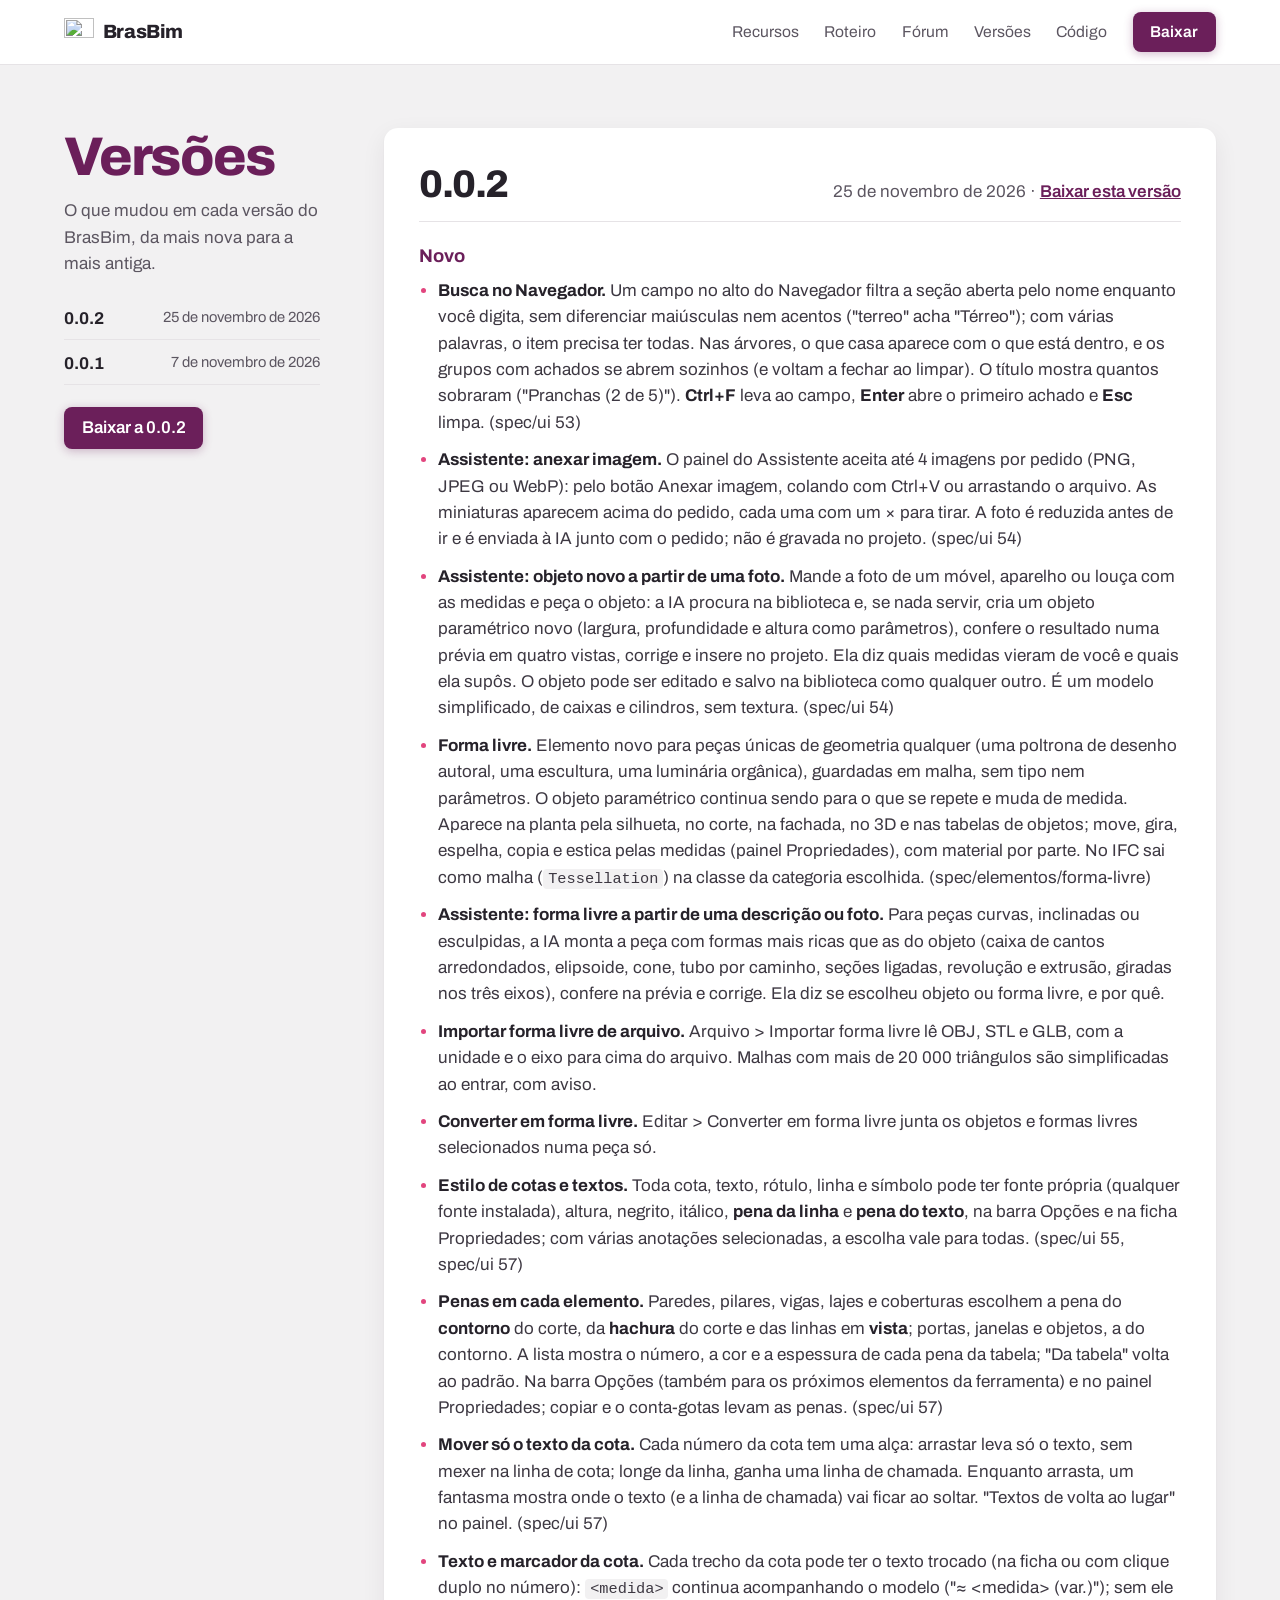
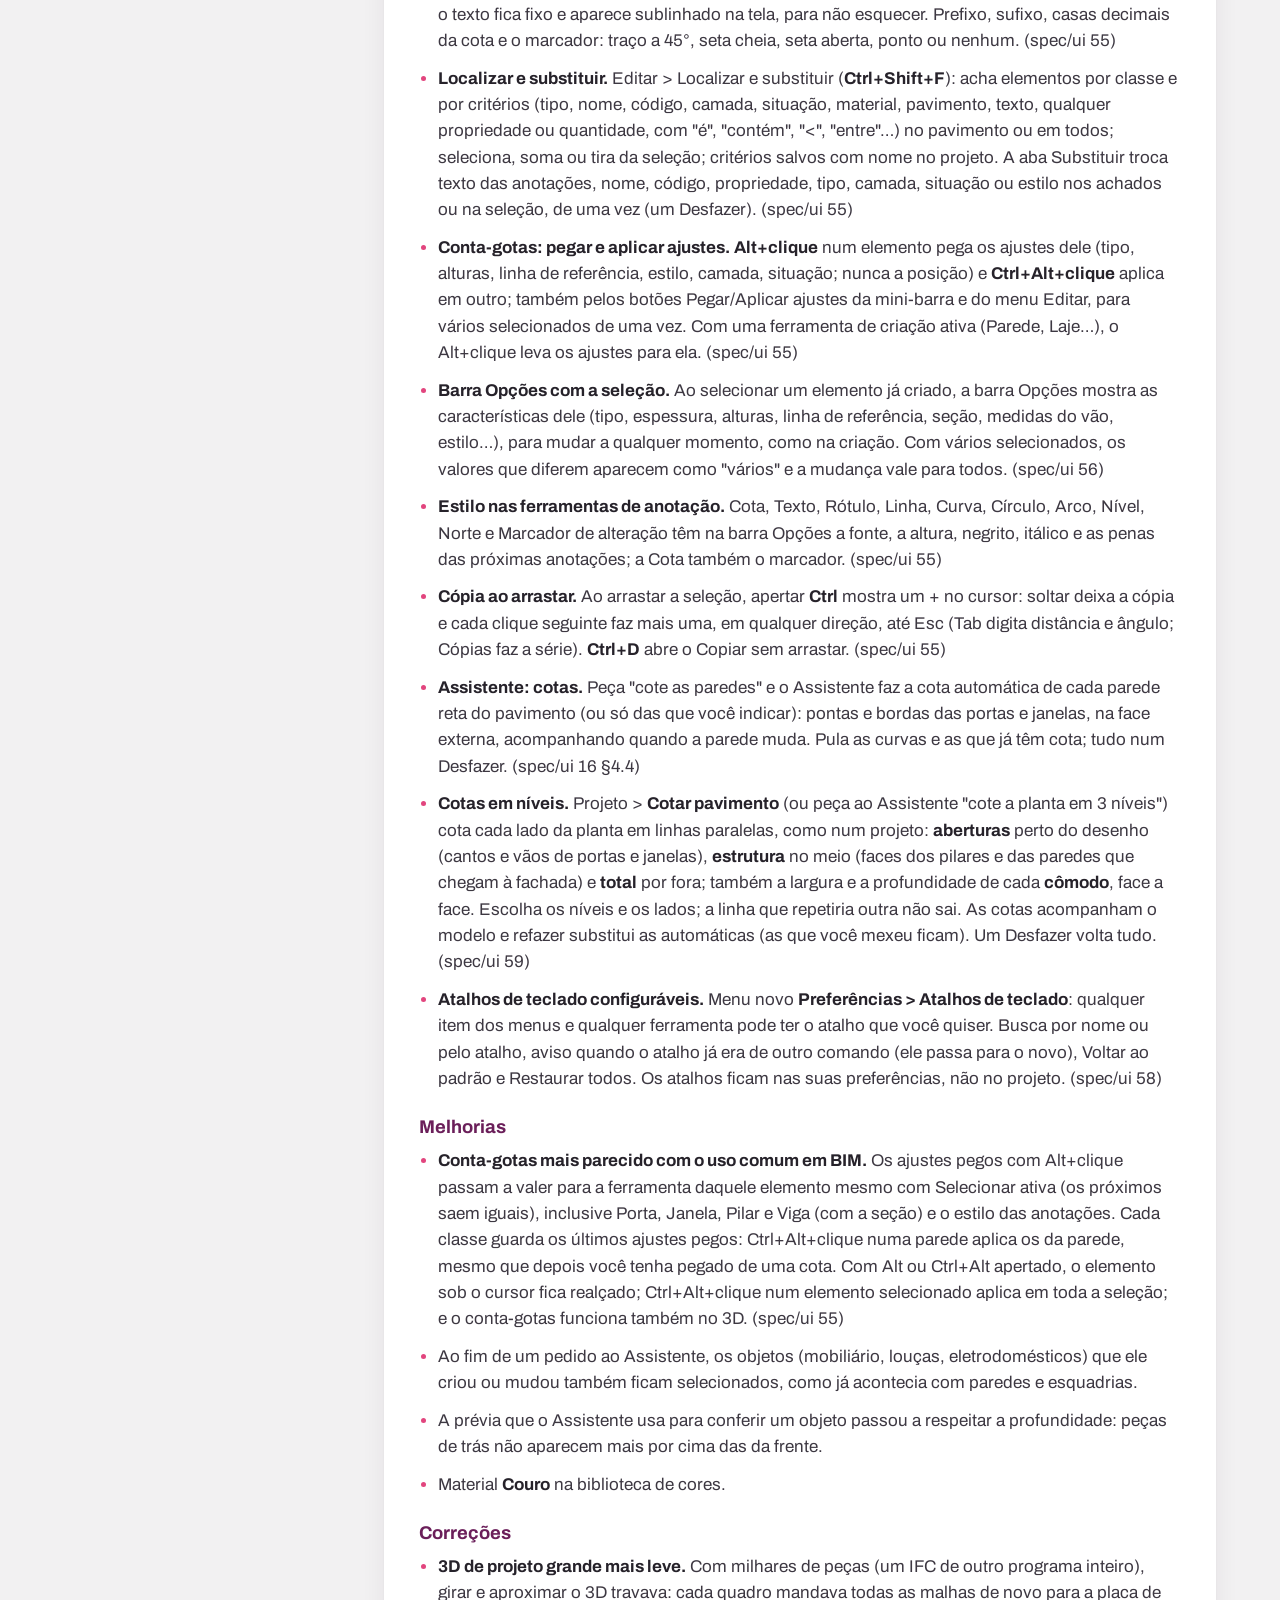
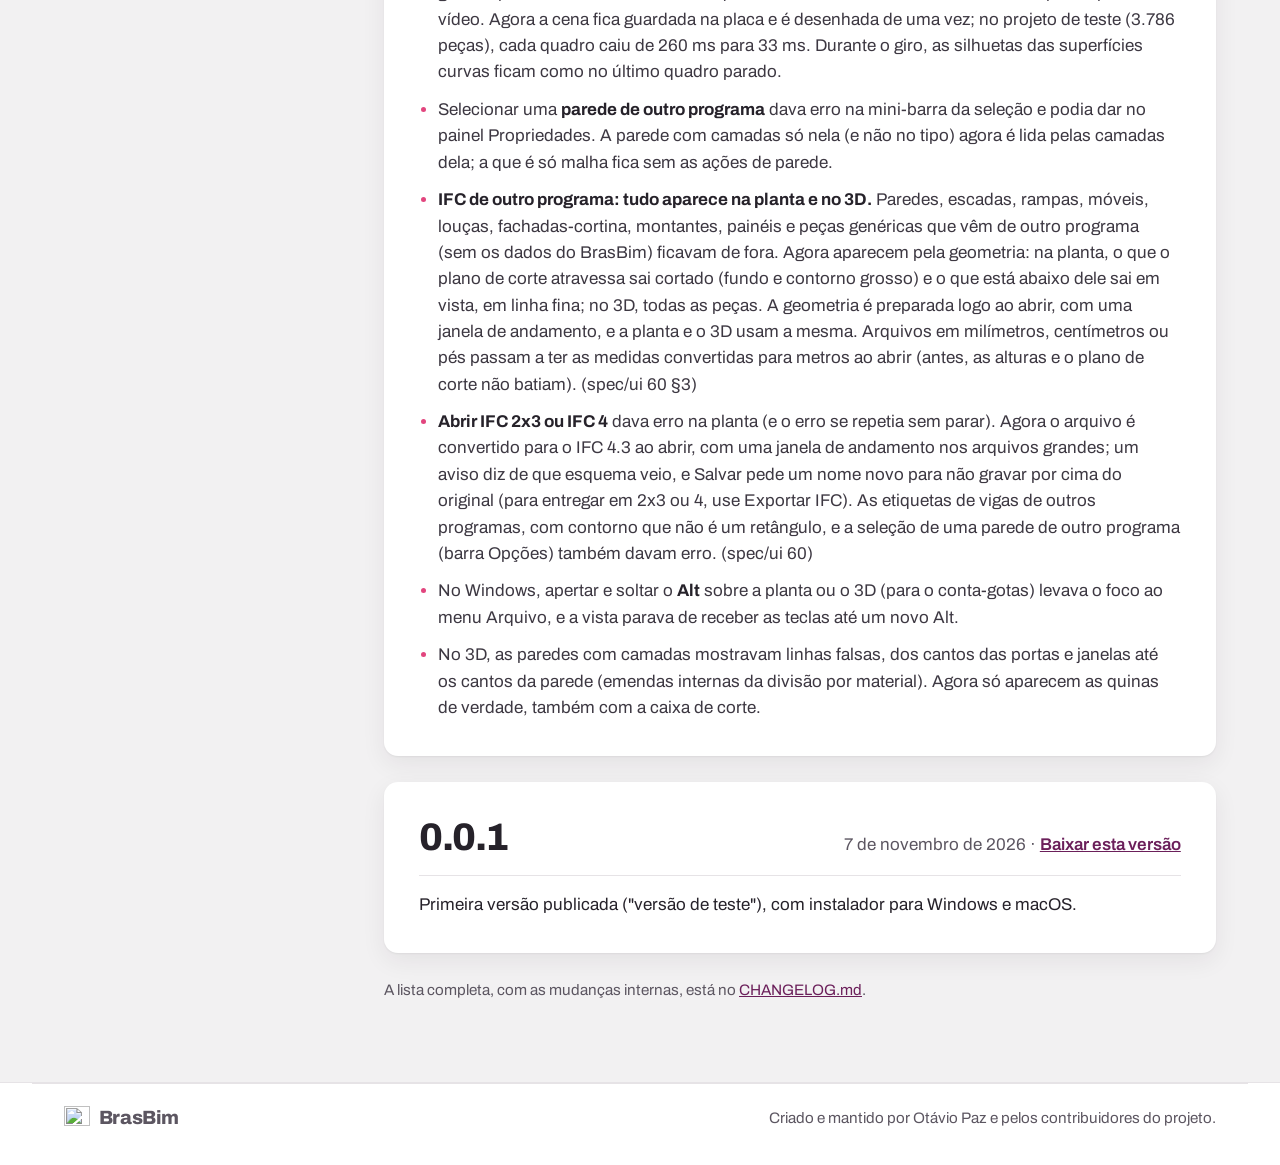
==== site/versoes/index.html @ 4027c8e4 "Site: notas de versão (página /versoes/ e seção na página inicial), geradas do CHANGELOG Co-Authored" ====
<!DOCTYPE html>
<!-- Gerado por scripts/site/versoes.py a partir do CHANGELOG.md: não editar à mão. -->
<html lang="pt-BR">
<head>
  <meta charset="utf-8">
  <meta name="viewport" content="width=device-width, initial-scale=1">
  <title>Versões do BrasBim: notas de versão e novidades</title>
  <meta name="description" content="Notas de versão do BrasBim, software BIM gratuito e de código aberto: o que mudou em cada versão. A mais recente é a 0.0.2, de 25 de novembro de 2026.">
  <link rel="canonical" href="https://brasbim.org/versoes/">
  <meta name="robots" content="index, follow">
  <meta property="og:type" content="website">
  <meta property="og:locale" content="pt_BR">
  <meta property="og:site_name" content="BrasBim">
  <meta property="og:url" content="https://brasbim.org/versoes/">
  <meta property="og:title" content="Versões do BrasBim">
  <meta property="og:description" content="Notas de versão do BrasBim, software BIM gratuito e de código aberto: o que mudou em cada versão. A mais recente é a 0.0.2, de 25 de novembro de 2026.">
  <meta property="og:image" content="https://brasbim.org/imagens/torre-abertura.jpg">
  <link rel="icon" href="../imagens/simbolo-32.png">
  <link rel="apple-touch-icon" href="../imagens/simbolo-128.png">
  <link rel="preconnect" href="https://fonts.googleapis.com">
  <link rel="preconnect" href="https://fonts.gstatic.com" crossorigin>
  <link rel="stylesheet" href="https://fonts.googleapis.com/css2?family=Archivo:wdth,wght@62..125,100..900&display=swap">
  <link rel="stylesheet" href="../estilo.css">
</head>
<body>
  <a class="pular" href="#conteudo">Pular para o conteúdo</a>

  <header class="topo">
    <div class="topo-dentro">
      <a class="marca" href="../">
        <img src="../imagens/simbolo-128.png" alt="" width="30" height="30">
        <span>BrasBim</span>
      </a>
      <nav aria-label="Principal">
        <a href="../#recursos">Recursos</a>
        <a href="../#roteiro">Roteiro</a>
        <a href="../#forum">Fórum</a>
        <a href="./" aria-current="page">Versões</a>
        <a href="https://github.com/ootaviopaz/BrasBim">Código</a>
        <a class="botao" href="../#baixar">Baixar</a>
      </nav>
    </div>
  </header>

  <main id="conteudo" class="notas">
    <div class="notas-dentro">
      <aside class="notas-indice">
        <h1>Versões</h1>
        <p>O que mudou em cada versão do BrasBim, da mais nova para a mais antiga.</p>
        <ol>
          <li><a href="#v0.0.2">0.0.2</a> <span>25 de novembro de 2026</span></li>
          <li><a href="#v0.0.1">0.0.1</a> <span>7 de novembro de 2026</span></li>
        </ol>
        <a class="botao" href="../#baixar">Baixar a 0.0.2</a>
      </aside>
      <div class="notas-lista">
      <article class="nota" id="v0.0.2">
        <header class="nota-cabeca">
          <h2><a href="#v0.0.2">0.0.2</a></h2>
          <p><time datetime="2026-11-25">25 de novembro de 2026</time> ·
            <a href="https://github.com/ootaviopaz/BrasBim/releases/tag/v0.0.2">Baixar esta versão</a></p>
        </header>
        <h3>Novo</h3>
        <ul>
          <li id="v0.0.2-busca-no-navegador"><strong>Busca no Navegador.</strong> Um campo no alto do Navegador filtra a seção aberta pelo nome enquanto você digita, sem diferenciar maiúsculas nem acentos ("terreo" acha "Térreo"); com várias palavras, o item precisa ter todas. Nas árvores, o que casa aparece com o que está dentro, e os grupos com achados se abrem sozinhos (e voltam a fechar ao limpar). O título mostra quantos sobraram ("Pranchas (2 de 5)"). <strong>Ctrl+F</strong> leva ao campo, <strong>Enter</strong> abre o primeiro achado e <strong>Esc</strong> limpa. (spec/ui 53)</li>
          <li id="v0.0.2-assistente-anexar-imagem"><strong>Assistente: anexar imagem.</strong> O painel do Assistente aceita até 4 imagens por pedido (PNG, JPEG ou WebP): pelo botão Anexar imagem, colando com Ctrl+V ou arrastando o arquivo. As miniaturas aparecem acima do pedido, cada uma com um × para tirar. A foto é reduzida antes de ir e é enviada à IA junto com o pedido; não é gravada no projeto. (spec/ui 54)</li>
          <li id="v0.0.2-assistente-objeto-novo-a-partir-de-uma-foto"><strong>Assistente: objeto novo a partir de uma foto.</strong> Mande a foto de um móvel, aparelho ou louça com as medidas e peça o objeto: a IA procura na biblioteca e, se nada servir, cria um objeto paramétrico novo (largura, profundidade e altura como parâmetros), confere o resultado numa prévia em quatro vistas, corrige e insere no projeto. Ela diz quais medidas vieram de você e quais ela supôs. O objeto pode ser editado e salvo na biblioteca como qualquer outro. É um modelo simplificado, de caixas e cilindros, sem textura. (spec/ui 54)</li>
          <li id="v0.0.2-forma-livre"><strong>Forma livre.</strong> Elemento novo para peças únicas de geometria qualquer (uma poltrona de desenho autoral, uma escultura, uma luminária orgânica), guardadas em malha, sem tipo nem parâmetros. O objeto paramétrico continua sendo para o que se repete e muda de medida. Aparece na planta pela silhueta, no corte, na fachada, no 3D e nas tabelas de objetos; move, gira, espelha, copia e estica pelas medidas (painel Propriedades), com material por parte. No IFC sai como malha (<code>Tessellation</code>) na classe da categoria escolhida. (spec/elementos/forma-livre)</li>
          <li id="v0.0.2-assistente-forma-livre-a-partir-de-uma-descricao-ou-foto"><strong>Assistente: forma livre a partir de uma descrição ou foto.</strong> Para peças curvas, inclinadas ou esculpidas, a IA monta a peça com formas mais ricas que as do objeto (caixa de cantos arredondados, elipsoide, cone, tubo por caminho, seções ligadas, revolução e extrusão, giradas nos três eixos), confere na prévia e corrige. Ela diz se escolheu objeto ou forma livre, e por quê.</li>
          <li id="v0.0.2-importar-forma-livre-de-arquivo"><strong>Importar forma livre de arquivo.</strong> Arquivo &gt; Importar forma livre lê OBJ, STL e GLB, com a unidade e o eixo para cima do arquivo. Malhas com mais de 20 000 triângulos são simplificadas ao entrar, com aviso.</li>
          <li id="v0.0.2-converter-em-forma-livre"><strong>Converter em forma livre.</strong> Editar &gt; Converter em forma livre junta os objetos e formas livres selecionados numa peça só.</li>
          <li id="v0.0.2-estilo-de-cotas-e-textos"><strong>Estilo de cotas e textos.</strong> Toda cota, texto, rótulo, linha e símbolo pode ter fonte própria (qualquer fonte instalada), altura, negrito, itálico, <strong>pena da linha</strong> e <strong>pena do texto</strong>, na barra Opções e na ficha Propriedades; com várias anotações selecionadas, a escolha vale para todas. (spec/ui 55, spec/ui 57)</li>
          <li id="v0.0.2-penas-em-cada-elemento"><strong>Penas em cada elemento.</strong> Paredes, pilares, vigas, lajes e coberturas escolhem a pena do <strong>contorno</strong> do corte, da <strong>hachura</strong> do corte e das linhas em <strong>vista</strong>; portas, janelas e objetos, a do contorno. A lista mostra o número, a cor e a espessura de cada pena da tabela; "Da tabela" volta ao padrão. Na barra Opções (também para os próximos elementos da ferramenta) e no painel Propriedades; copiar e o conta‑gotas levam as penas. (spec/ui 57)</li>
          <li id="v0.0.2-mover-so-o-texto-da-cota"><strong>Mover só o texto da cota.</strong> Cada número da cota tem uma alça: arrastar leva só o texto, sem mexer na linha de cota; longe da linha, ganha uma linha de chamada. Enquanto arrasta, um fantasma mostra onde o texto (e a linha de chamada) vai ficar ao soltar. "Textos de volta ao lugar" no painel. (spec/ui 57)</li>
          <li id="v0.0.2-texto-e-marcador-da-cota"><strong>Texto e marcador da cota.</strong> Cada trecho da cota pode ter o texto trocado (na ficha ou com clique duplo no número): <code>&lt;medida&gt;</code> continua acompanhando o modelo ("≈ &lt;medida&gt; (var.)"); sem ele o texto fica fixo e aparece sublinhado na tela, para não esquecer. Prefixo, sufixo, casas decimais da cota e o marcador: traço a 45°, seta cheia, seta aberta, ponto ou nenhum. (spec/ui 55)</li>
          <li id="v0.0.2-localizar-e-substituir"><strong>Localizar e substituir.</strong> Editar &gt; Localizar e substituir (<strong>Ctrl+Shift+F</strong>): acha elementos por classe e por critérios (tipo, nome, código, camada, situação, material, pavimento, texto, qualquer propriedade ou quantidade, com "é", "contém", "&lt;", "entre"…) no pavimento ou em todos; seleciona, soma ou tira da seleção; critérios salvos com nome no projeto. A aba Substituir troca texto das anotações, nome, código, propriedade, tipo, camada, situação ou estilo nos achados ou na seleção, de uma vez (um Desfazer). (spec/ui 55)</li>
          <li id="v0.0.2-conta-gotas-pegar-e-aplicar-ajustes"><strong>Conta‑gotas: pegar e aplicar ajustes.</strong> <strong>Alt+clique</strong> num elemento pega os ajustes dele (tipo, alturas, linha de referência, estilo, camada, situação; nunca a posição) e <strong>Ctrl+Alt+clique</strong> aplica em outro; também pelos botões Pegar/Aplicar ajustes da mini‑barra e do menu Editar, para vários selecionados de uma vez. Com uma ferramenta de criação ativa (Parede, Laje…), o Alt+clique leva os ajustes para ela. (spec/ui 55)</li>
          <li id="v0.0.2-barra-opcoes-com-a-selecao"><strong>Barra Opções com a seleção.</strong> Ao selecionar um elemento já criado, a barra Opções mostra as características dele (tipo, espessura, alturas, linha de referência, seção, medidas do vão, estilo…), para mudar a qualquer momento, como na criação. Com vários selecionados, os valores que diferem aparecem como "vários" e a mudança vale para todos. (spec/ui 56)</li>
          <li id="v0.0.2-estilo-nas-ferramentas-de-anotacao"><strong>Estilo nas ferramentas de anotação.</strong> Cota, Texto, Rótulo, Linha, Curva, Círculo, Arco, Nível, Norte e Marcador de alteração têm na barra Opções a fonte, a altura, negrito, itálico e as penas das próximas anotações; a Cota também o marcador. (spec/ui 55)</li>
          <li id="v0.0.2-copia-ao-arrastar"><strong>Cópia ao arrastar.</strong> Ao arrastar a seleção, apertar <strong>Ctrl</strong> mostra um + no cursor: soltar deixa a cópia e cada clique seguinte faz mais uma, em qualquer direção, até Esc (Tab digita distância e ângulo; Cópias faz a série). <strong>Ctrl+D</strong> abre o Copiar sem arrastar. (spec/ui 55)</li>
          <li id="v0.0.2-assistente-cotas"><strong>Assistente: cotas.</strong> Peça "cote as paredes" e o Assistente faz a cota automática de cada parede reta do pavimento (ou só das que você indicar): pontas e bordas das portas e janelas, na face externa, acompanhando quando a parede muda. Pula as curvas e as que já têm cota; tudo num Desfazer. (spec/ui 16 §4.4)</li>
          <li id="v0.0.2-cotas-em-niveis"><strong>Cotas em níveis.</strong> Projeto &gt; <strong>Cotar pavimento</strong> (ou peça ao Assistente "cote a planta em 3 níveis") cota cada lado da planta em linhas paralelas, como num projeto: <strong>aberturas</strong> perto do desenho (cantos e vãos de portas e janelas), <strong>estrutura</strong> no meio (faces dos pilares e das paredes que chegam à fachada) e <strong>total</strong> por fora; também a largura e a profundidade de cada <strong>cômodo</strong>, face a face. Escolha os níveis e os lados; a linha que repetiria outra não sai. As cotas acompanham o modelo e refazer substitui as automáticas (as que você mexeu ficam). Um Desfazer volta tudo. (spec/ui 59)</li>
          <li id="v0.0.2-atalhos-de-teclado-configuraveis"><strong>Atalhos de teclado configuráveis.</strong> Menu novo <strong>Preferências &gt; Atalhos de teclado</strong>: qualquer item dos menus e qualquer ferramenta pode ter o atalho que você quiser. Busca por nome ou pelo atalho, aviso quando o atalho já era de outro comando (ele passa para o novo), Voltar ao padrão e Restaurar todos. Os atalhos ficam nas suas preferências, não no projeto. (spec/ui 58)</li>
        </ul>
        <h3>Melhorias</h3>
        <ul>
          <li id="v0.0.2-conta-gotas-mais-parecido-com-o-uso-comum-em-bim"><strong>Conta‑gotas mais parecido com o uso comum em BIM.</strong> Os ajustes pegos com Alt+clique passam a valer para a ferramenta daquele elemento mesmo com Selecionar ativa (os próximos saem iguais), inclusive Porta, Janela, Pilar e Viga (com a seção) e o estilo das anotações. Cada classe guarda os últimos ajustes pegos: Ctrl+Alt+clique numa parede aplica os da parede, mesmo que depois você tenha pegado de uma cota. Com Alt ou Ctrl+Alt apertado, o elemento sob o cursor fica realçado; Ctrl+Alt+clique num elemento selecionado aplica em toda a seleção; e o conta‑gotas funciona também no 3D. (spec/ui 55)</li>
          <li id="v0.0.2-ao-fim-de-um-pedido-ao-assistente-os-objetos-mobiliario-louc">Ao fim de um pedido ao Assistente, os objetos (mobiliário, louças, eletrodomésticos) que ele criou ou mudou também ficam selecionados, como já acontecia com paredes e esquadrias.</li>
          <li id="v0.0.2-a-previa-que-o-assistente-usa-para-conferir-um-objeto-passou">A prévia que o Assistente usa para conferir um objeto passou a respeitar a profundidade: peças de trás não aparecem mais por cima das da frente.</li>
          <li id="v0.0.2-material-couro-na-biblioteca-de-cores">Material <strong>Couro</strong> na biblioteca de cores.</li>
        </ul>
        <h3>Correções</h3>
        <ul>
          <li id="v0.0.2-3d-de-projeto-grande-mais-leve"><strong>3D de projeto grande mais leve.</strong> Com milhares de peças (um IFC de outro programa inteiro), girar e aproximar o 3D travava: cada quadro mandava todas as malhas de novo para a placa de vídeo. Agora a cena fica guardada na placa e é desenhada de uma vez; no projeto de teste (3.786 peças), cada quadro caiu de 260 ms para 33 ms. Durante o giro, as silhuetas das superfícies curvas ficam como no último quadro parado.</li>
          <li id="v0.0.2-selecionar-uma-parede-de-outro-programa-dava-erro-na-mini-ba">Selecionar uma <strong>parede de outro programa</strong> dava erro na mini‑barra da seleção e podia dar no painel Propriedades. A parede com camadas só nela (e não no tipo) agora é lida pelas camadas dela; a que é só malha fica sem as ações de parede.</li>
          <li id="v0.0.2-ifc-de-outro-programa-tudo-aparece-na-planta-e-no-3d"><strong>IFC de outro programa: tudo aparece na planta e no 3D.</strong> Paredes, escadas, rampas, móveis, louças, fachadas‑cortina, montantes, painéis e peças genéricas que vêm de outro programa (sem os dados do BrasBim) ficavam de fora. Agora aparecem pela geometria: na planta, o que o plano de corte atravessa sai cortado (fundo e contorno grosso) e o que está abaixo dele sai em vista, em linha fina; no 3D, todas as peças. A geometria é preparada logo ao abrir, com uma janela de andamento, e a planta e o 3D usam a mesma. Arquivos em milímetros, centímetros ou pés passam a ter as medidas convertidas para metros ao abrir (antes, as alturas e o plano de corte não batiam). (spec/ui 60 §3)</li>
          <li id="v0.0.2-abrir-ifc-2x3-ou-ifc-4"><strong>Abrir IFC 2x3 ou IFC 4</strong> dava erro na planta (e o erro se repetia sem parar). Agora o arquivo é convertido para o IFC 4.3 ao abrir, com uma janela de andamento nos arquivos grandes; um aviso diz de que esquema veio, e Salvar pede um nome novo para não gravar por cima do original (para entregar em 2x3 ou 4, use Exportar IFC). As etiquetas de vigas de outros programas, com contorno que não é um retângulo, e a seleção de uma parede de outro programa (barra Opções) também davam erro. (spec/ui 60)</li>
          <li id="v0.0.2-no-windows-apertar-e-soltar-o-alt-sobre-a-planta-ou-o-3d-par">No Windows, apertar e soltar o <strong>Alt</strong> sobre a planta ou o 3D (para o conta‑gotas) levava o foco ao menu Arquivo, e a vista parava de receber as teclas até um novo Alt.</li>
          <li id="v0.0.2-no-3d-as-paredes-com-camadas-mostravam-linhas-falsas-dos-can">No 3D, as paredes com camadas mostravam linhas falsas, dos cantos das portas e janelas até os cantos da parede (emendas internas da divisão por material). Agora só aparecem as quinas de verdade, também com a caixa de corte.</li>
        </ul>
      </article>
      <article class="nota" id="v0.0.1">
        <header class="nota-cabeca">
          <h2><a href="#v0.0.1">0.0.1</a></h2>
          <p><time datetime="2026-11-07">7 de novembro de 2026</time> ·
            <a href="https://github.com/ootaviopaz/BrasBim/releases/tag/v0.0.1">Baixar esta versão</a></p>
        </header>
        <p class="nota-intro">Primeira versão publicada ("versão de teste"), com instalador para Windows e macOS.</p>
      </article>
        <p class="notas-rodape">A lista completa, com as mudanças internas, está no
          <a href="https://github.com/ootaviopaz/BrasBim/blob/main/CHANGELOG.md">CHANGELOG.md</a>.</p>
      </div>
    </div>
  </main>

  <footer class="rodape">
    <div class="rodape-fim">
      <a class="marca" href="../"><img src="../imagens/simbolo-128.png" alt="" width="26" height="26"><span>BrasBim</span></a>
      <p>Criado e mantido por Otávio Paz e pelos contribuidores do projeto.</p>
    </div>
  </footer>
</body>
</html>
---- site/estilo.css ----
/* BrasBim: site do projeto. Tema claro, cores da marca (divulgacao/BRASBIM.md §10). */
:root {
  --fundo: #f2f1f2;
  --branco: #ffffff;
  --grafite: #26222a;
  --texto-2: #5c5661;
  --nevoa: #e6e3e6;
  --jabuticaba: #6b1f5a;
  --jabuticaba-2: #561848;
  --pitanga: #e2457e;
  --lilas: #f6eff5;
  --azul-ifc: #eef2f8;

  --largura: 76rem;
  --margem: clamp(1rem, 4vw, 2rem);
  --raio: 10px;
  --raio-painel: 14px;
  --sombra: 0 1px 2px rgb(38 34 42 / .06), 0 8px 24px rgb(38 34 42 / .07);
}

*, *::before, *::after { box-sizing: border-box; }
html { scroll-behavior: smooth; }
@media (prefers-reduced-motion: reduce) { html { scroll-behavior: auto; } }

body {
  margin: 0;
  background: var(--fundo);
  color: var(--grafite);
  font-family: "Archivo", system-ui, sans-serif;
  font-size: 1.0625rem;
  line-height: 1.55;
  -webkit-font-smoothing: antialiased;
}
img { display: block; max-width: 100%; height: auto; }
h1, h2, h3 { margin: 0; line-height: 1.05; text-wrap: balance; }
p { margin: 0; }
p + p { margin-top: .9em; }
a { color: inherit; }
:focus-visible { outline: 3px solid var(--pitanga); outline-offset: 3px; border-radius: 4px; }

.pular { position: absolute; left: 1rem; top: -4rem; z-index: 20; background: var(--branco); padding: .5rem 1rem; }
.pular:focus { top: 1rem; }

/* Botões */
.botao {
  display: inline-block;
  padding: .5rem 1.1rem;
  border-radius: 8px;
  background: var(--jabuticaba);
  color: var(--branco);
  font-weight: 600;
  text-decoration: none;
  box-shadow: 0 2px 10px rgb(107 31 90 / .3);
  transition: background .15s;
}
.botao:hover { background: var(--jabuticaba-2); }
.botao-grande { padding: .8rem 1.6rem; font-size: 1.08rem; }
.botao-vidro {
  background: rgb(255 255 255 / .55);
  color: var(--grafite);
  box-shadow: none;
  backdrop-filter: blur(6px);
  border: 1px solid rgb(38 34 42 / .12);
}
.botao-vidro:hover { background: rgb(255 255 255 / .85); }
.botao-inativo, .botao-inativo:hover { cursor: default; color: #6f6873; background: rgb(255 255 255 / .45); }

/* Topo */
.topo { position: sticky; top: 0; z-index: 10; background: var(--branco); box-shadow: 0 1px 0 var(--nevoa); }
.topo-dentro {
  max-width: var(--largura); margin: 0 auto; padding: .75rem var(--margem);
  display: flex; align-items: center; justify-content: space-between; gap: 1rem;
}
.marca { display: flex; align-items: center; gap: .55rem; text-decoration: none; font-weight: 800; font-size: 1.2rem; letter-spacing: -.02em; }
.topo nav { display: flex; align-items: center; gap: clamp(.8rem, 2vw, 1.6rem); font-size: .98rem; }
.topo nav a:not(.botao) { text-decoration: none; color: var(--texto-2); }
.topo nav a:not(.botao):hover { color: var(--jabuticaba); }

/* Abertura: céu de fim de tarde e a torre em 3D */
.abertura {
  position: relative;
  height: min(46rem, 88svh);
  min-height: 34rem;
  overflow: hidden;
  background:
    radial-gradient(120% 90% at 78% 100%, #fbe3d6 0%, rgb(251 227 214 / 0) 55%),
    linear-gradient(180deg, #b9b3d3 0%, #dcd3e2 45%, #f6e9e4 100%);
}
#torre, .torre-poster { position: absolute; inset: 0; width: 100%; height: 100%; display: block; }
#torre { cursor: grab; opacity: 0; transition: opacity 1s; }
.torre-poster { object-fit: cover; object-position: 50% 50%; transition: opacity 1s; }
.com-3d .torre-poster { opacity: 0; }
#torre.pronta { opacity: 1; }
#torre:active { cursor: grabbing; }
.abertura-texto {
  position: relative;
  max-width: var(--largura); height: 100%;
  margin: 0 auto; padding: 0 var(--margem) clamp(2.5rem, 7vh, 4.5rem);
  display: flex; flex-direction: column; justify-content: flex-end;
  pointer-events: none;
}
.abertura-texto > * { pointer-events: auto; max-width: 38rem; }
.abertura h1 {
  font-size: clamp(2.6rem, 5.6vw, 4.6rem);
  font-weight: 800;
  letter-spacing: -.035em;
  line-height: .98;
}
.abertura-texto p { margin-top: 1rem; font-size: clamp(1.1rem, 1.6vw, 1.3rem); line-height: 1.4; color: #3d3742; max-width: 32rem; }
.acoes { display: flex; flex-wrap: wrap; gap: .7rem; margin-top: 1.6rem; }
.credito { position: absolute; right: 1rem; bottom: .8rem; font-size: .8rem; color: rgb(38 34 42 / .6); }

/* Equipe: faixa branca de ponta a ponta, logo depois da abertura */
.equipe { background: var(--branco); border-bottom: 1px solid var(--nevoa); }
.equipe-dentro { max-width: var(--largura); margin: 0 auto; padding: clamp(3rem, 7vw, 5rem) var(--margem); }
.equipe-cabeca { display: grid; grid-template-columns: minmax(0, 1.1fr) minmax(0, 1fr); gap: 1rem 3rem; align-items: end; }
.equipe h2 {
  font-size: clamp(2.6rem, 5.6vw, 4.6rem); font-weight: 800; letter-spacing: -.04em; line-height: .96;
  background: linear-gradient(90deg, var(--jabuticaba), var(--pitanga));
  -webkit-background-clip: text; background-clip: text; color: transparent;
}
.equipe-cabeca p { font-size: 1.15rem; color: var(--texto-2); }
.equipe-imagem { margin: 2.5rem 0 0; }
.equipe-imagem img { width: 100%; border-radius: var(--raio-painel); box-shadow: 0 2px 4px rgb(38 34 42 / .06), 0 24px 60px rgb(107 31 90 / .18); }
.equipe-imagem figcaption { margin-top: .8rem; color: var(--texto-2); font-size: .95rem; }
.equipe-pontos { list-style: none; padding: 0; margin: 2.5rem 0 0; }
.equipe-pontos li { border-top: 3px solid var(--pitanga); padding-top: 1rem; }
.equipe-pontos li:nth-child(2n) { border-color: var(--jabuticaba); }
.equipe-pontos h3 { font-size: 1.2rem; font-weight: 700; }
.equipe-pontos p { margin-top: .4rem; color: var(--texto-2); font-size: .98rem; }

/* Modos usados só para gerar as imagens estáticas (torre.js: ?limpo, ?noite) */
.limpo .topo, .limpo .abertura-texto, .limpo .credito { display: none; }
.limpo .abertura { height: 100vh; }
.noite .abertura {
  background:
    radial-gradient(90% 70% at 70% 100%, #7a3a5c 0%, rgb(122 58 92 / 0) 60%),
    linear-gradient(180deg, #17142a 0%, #33264a 50%, #6b3858 100%);
}

/* Assistente de IA */
.assistente { background: linear-gradient(180deg, #2a2030 0%, #26222a 100%); color: #f3eff2; }
.assistente-dentro {
  max-width: var(--largura); margin: 0 auto; padding: clamp(3rem, 7vw, 5rem) var(--margem);
  display: grid; grid-template-columns: minmax(0, 1fr) minmax(0, 1.6fr); gap: 2.5rem; align-items: center;
}
.selo-teste {
  display: inline-block; margin-bottom: 1rem; padding: .3rem .8rem; border-radius: 999px;
  background: rgb(226 69 126 / .16); color: #ff9cc0; font-weight: 600; font-size: .9rem;
}
.assistente h2 { font-size: clamp(2.2rem, 4.4vw, 3.6rem); font-weight: 800; letter-spacing: -.035em; line-height: 1; }
.assistente-texto > p:not(.selo-teste) { margin-top: 1.1rem; color: #cfc6d2; font-size: 1.08rem; }
.assistente-video { margin: 0; }
.assistente-video img { width: 100%; border-radius: var(--raio-painel); box-shadow: 0 24px 60px rgb(0 0 0 / .4); background: #3a3440; }
.assistente-video figcaption { margin-top: .8rem; color: #b9b0bd; font-size: .95rem; }

/* Blocos e títulos */
.bloco { max-width: var(--largura); margin: 0 auto; padding: clamp(3rem, 7vw, 5rem) var(--margem) 0; }
.titulo-bloco { font-size: 2rem; font-weight: 800; letter-spacing: -.025em; color: #48424d; margin-bottom: 1.2rem; }
.titulo-grande { font-size: clamp(2.6rem, 6vw, 4.8rem); font-weight: 800; letter-spacing: -.04em; color: #48424d; }

/* Cartões */
.cartao { display: block; text-decoration: none; color: inherit; }
.cartao img, .miniatura { border-radius: var(--raio); box-shadow: var(--sombra); width: 100%; }
.cartao h3 { margin-top: 1rem; font-size: 1.2rem; font-weight: 700; letter-spacing: -.01em; }
.cartao p { margin-top: .4rem; color: var(--texto-2); font-size: .98rem; }
.cartao-grande h3 { font-size: 1.45rem; }
a.cartao:hover h3 { color: var(--jabuticaba); }
.destaques { display: grid; grid-template-columns: repeat(2, minmax(0, 1fr)); gap: 1.2rem; }
.destaques img { aspect-ratio: 16 / 9; object-fit: cover; }
.grade-4 { display: grid; grid-template-columns: repeat(4, minmax(0, 1fr)); gap: 1.2rem; }
.grade-3 { display: grid; grid-template-columns: repeat(3, minmax(0, 1fr)); gap: 2rem; }
.destaques + .grade-4 { margin-top: 3rem; }

.miniatura {
  aspect-ratio: 16 / 9;
  display: flex; align-items: flex-end;
  padding: 1rem;
  background-size: cover; background-position: center;
  color: var(--branco);
  font-weight: 800; font-size: 1.35rem; letter-spacing: -.02em; line-height: 1;
}
.miniatura span { text-shadow: 0 1px 12px rgb(0 0 0 / .25); max-width: 9ch; }
.miniatura-1 { background-image: linear-gradient(135deg, rgb(107 31 90 / .85), rgb(226 69 126 / .55)), url(imagens/torre-baixo.jpg); }
.miniatura-2 { background-image: linear-gradient(135deg, rgb(38 34 42 / .8), rgb(107 31 90 / .5)), url(imagens/torre-topo.jpg); }
.miniatura-3 { background-image: linear-gradient(135deg, rgb(28 70 120 / .85), rgb(110 160 200 / .45)), url(imagens/torre-frente.jpg); }
.miniatura-4 { background-image: linear-gradient(135deg, rgb(226 69 126 / .85), rgb(240 160 120 / .55)), url(imagens/torre-aerea.jpg); }

/* Painéis coloridos */
.painel {
  max-width: calc(var(--largura) - 2 * var(--margem) + 2rem);
  margin: clamp(3rem, 6vw, 4.5rem) auto 0;
  padding: clamp(2rem, 5vw, 3.5rem);
  border-radius: var(--raio-painel);
}
@media (max-width: 78rem) { .painel { margin-left: var(--margem); margin-right: var(--margem); } }
.painel h2 { font-size: clamp(2.4rem, 5.4vw, 4.2rem); font-weight: 800; letter-spacing: -.04em; line-height: .98; }
.painel > p, .painel-texto p { margin-top: 1.2rem; max-width: 46rem; font-size: 1.12rem; }
.painel h3 { font-size: 1.2rem; font-weight: 700; margin-bottom: .5rem; }

.painel-escuro {
  background: var(--grafite); color: #f3eff2;
  display: grid; grid-template-columns: minmax(0, 3fr) minmax(0, 1.2fr); gap: 2rem 3rem; align-items: center;
}
.painel-escuro h2 { color: var(--pitanga); }
.licencas { margin: 0; display: grid; gap: .8rem; }
.licencas div { display: flex; justify-content: space-between; gap: 1rem; padding: .9rem 1.1rem; border-radius: var(--raio); background: rgb(255 255 255 / .06); }
.licencas dt { color: #c9c0cb; }
.licencas dd { margin: 0; font-weight: 700; }

.painel-ifc { background: var(--azul-ifc); }
.painel-ifc h2 { color: #1f4f8f; }
.painel-ifc > p { color: #3b4656; }
.selos { list-style: none; padding: 0; margin: 2.2rem 0 0; display: grid; grid-template-columns: repeat(4, minmax(0, 1fr)); gap: 1.5rem; }
.selos li { display: flex; flex-direction: column; }
.selos strong { font-size: 1.6rem; font-weight: 800; letter-spacing: -.03em; color: #1f4f8f; }
.selos span { color: #5a6577; font-size: .95rem; }

.painel-claro { background: var(--lilas); }
.painel-claro h2 { color: var(--jabuticaba); }
.painel-claro > p { color: var(--texto-2); }
.painel-claro .grade-3, .grade-normas { margin-top: 2.2rem; }
.painel-claro .grade-3 p { color: var(--texto-2); }
.norma { background: var(--branco); border-radius: var(--raio); padding: 1.2rem; box-shadow: var(--sombra); display: flex; flex-direction: column; gap: .3rem; }
.norma strong { font-size: 1.3rem; font-weight: 800; letter-spacing: -.02em; color: var(--jabuticaba); }
.norma span { color: var(--texto-2); font-size: .95rem; line-height: 1.4; }

.painel-marca { background: linear-gradient(135deg, var(--jabuticaba) 0%, #8c2a6d 60%, #b8386f 100%); color: var(--branco); }
.painel-marca > p { color: #f5dcec; }
.formas { list-style: none; padding: 0; margin: 2.2rem 0 0; }
.formas a {
  display: flex; flex-direction: column; gap: .3rem; height: 100%;
  padding: 1.2rem; border-radius: var(--raio);
  background: rgb(255 255 255 / .1); text-decoration: none;
  transition: background .15s;
}
.formas a:hover { background: rgb(255 255 255 / .2); }
.formas strong { font-size: 1.2rem; }
.formas span { color: #f5dcec; font-size: .95rem; }

/* Fórum: faixa escura, como a do Assistente */
.forum { margin-top: clamp(3rem, 6vw, 4.5rem); background: linear-gradient(180deg, #2a2030 0%, #26222a 100%); color: #f3eff2; }
.forum-dentro { max-width: var(--largura); margin: 0 auto; padding: clamp(3rem, 7vw, 5rem) var(--margem); }
.forum-cabeca { display: grid; grid-template-columns: minmax(0, 1.6fr) minmax(0, 1fr); gap: 1.5rem 3rem; align-items: end; }
.forum h2 { font-size: clamp(2.2rem, 4.4vw, 3.6rem); font-weight: 800; letter-spacing: -.035em; line-height: 1; }
.forum-cabeca > div:first-child p:not(.selo-teste) { margin-top: 1.1rem; font-size: 1.08rem; color: #cfc6d2; max-width: 46rem; }
.forum-acoes { display: flex; flex-direction: column; gap: .7rem; }
.forum-acoes .botao { text-align: center; }
.forum-acoes .botao:not(.botao-contorno) { background: var(--pitanga); box-shadow: 0 2px 14px rgb(226 69 126 / .35); }
.forum-acoes .botao:not(.botao-contorno):hover { background: #c93a6e; }
.botao-contorno { background: transparent; color: #f3eff2; box-shadow: inset 0 0 0 2px rgb(255 255 255 / .35); }
.botao-contorno:hover { background: rgb(255 255 255 / .08); }
.forum-acoes p { font-size: .92rem; color: #b9b0bd; }
.forum-cabeca a:not(.botao), .forum-vazio a { color: #ff9cc0; font-weight: 600; }
.forum h3 { margin-top: 2.6rem; font-size: 1.2rem; font-weight: 700; }
.forum-legenda { display: flex; align-items: center; gap: .5rem; margin: .3rem 0 .9rem; font-size: .92rem; color: #b9b0bd; }
.forum-legenda span { width: 4px; height: 1.1rem; border-radius: 2px; background: var(--pitanga); }
.forum-lista {
  list-style: none; margin: 0; display: grid; gap: .6rem;
  max-height: 34rem; overflow-y: auto;
  padding: .3rem .8rem .5rem .3rem; scrollbar-gutter: stable;
  scrollbar-color: #8c5f80 transparent;
}
.forum-lista::-webkit-scrollbar { width: 8px; }
.forum-lista::-webkit-scrollbar-thumb { background: #8c5f80; border-radius: 4px; }
.forum-lista details { background: rgb(255 255 255 / .06); border-radius: var(--raio); transition: background .15s; }
.forum-lista details:hover, .forum-lista details[open] { background: rgb(255 255 255 / .1); }
.forum-lista .forum-top details { box-shadow: inset 4px 0 0 var(--pitanga); }
.forum-lista summary {
  display: flex; align-items: center; gap: 1.1rem; padding: .9rem 1.1rem;
  cursor: pointer; list-style: none;
}
.forum-lista summary::-webkit-details-marker { display: none; }
.forum-lista summary:focus-visible { outline: 2px solid #ff9cc0; outline-offset: -2px; border-radius: var(--raio); }
.forum-seta {
  flex: none; margin-left: auto; width: .6rem; height: .6rem;
  border-right: 2px solid #b9b0bd; border-bottom: 2px solid #b9b0bd;
  transform: rotate(45deg); transition: transform .15s;
}
.forum-lista details[open] .forum-seta { transform: rotate(225deg); }
.forum-corpo { padding: 0 1.1rem 1.1rem calc(1.1rem + 3.4rem + 1.1rem); }
.forum-descricao { white-space: pre-line; overflow-wrap: anywhere; color: #d9d1db; font-size: .98rem; line-height: 1.6; }
.forum-link { display: inline-block; margin-top: .9rem; color: #ff9cc0; font-weight: 600; text-decoration: none; }
.forum-link:hover { text-decoration: underline; }
.forum-votos {
  flex: none; display: flex; flex-direction: column; align-items: center; min-width: 3.4rem;
  font-size: .78rem; color: #b9b0bd;
}
.forum-votos strong { font-size: 1.5rem; font-weight: 800; line-height: 1; color: #ff9cc0; }
.forum-texto { display: flex; flex-direction: column; gap: .2rem; min-width: 0; }
.forum-texto strong { font-weight: 700; overflow-wrap: anywhere; }
.forum-texto small { color: #b9b0bd; font-size: .88rem; }
.forum-vazio { padding: 1.1rem; border-radius: var(--raio); border: 1px dashed rgb(255 255 255 / .22); color: #cfc6d2; }

/* Recursos, imagem grande e lista */
.recursos .titulo-grande { margin-bottom: 2.5rem; }
.recurso {
  display: grid; grid-template-columns: minmax(0, 1.6fr) minmax(0, 1fr); gap: 2.5rem; align-items: center;
  padding: 2.5rem 0; border-top: 1px solid var(--nevoa);
}
.recurso img { border-radius: var(--raio); box-shadow: var(--sombra); aspect-ratio: 16 / 10; object-fit: cover; width: 100%; }
.recurso:nth-of-type(even) { grid-template-columns: minmax(0, 1fr) minmax(0, 1.6fr); }
.recurso:nth-of-type(even) img { order: 2; }
.recurso img.folha-a3 { aspect-ratio: 1.414; object-fit: contain; background: #fff; }
.recurso h3 { font-size: 2rem; font-weight: 800; letter-spacing: -.03em; }
.recurso p { margin-top: .6rem; color: var(--texto-2); }
.recurso ul { margin: 1rem 0 0; padding-left: 1.1rem; display: grid; gap: .35rem; }
.recurso li::marker { color: var(--pitanga); }

/* Baixar */
.baixar { text-align: center; padding-bottom: clamp(3rem, 7vw, 5rem); }
.baixar > p { margin: 1rem auto 0; max-width: 36rem; color: var(--texto-2); }
.sistemas { display: grid; grid-template-columns: repeat(2, minmax(0, 1fr)); gap: 1.2rem; max-width: 52rem; margin: 2rem auto 0; text-align: left; }
.sistema {
  display: flex; flex-direction: column; gap: .5rem; padding: 1.6rem; border-radius: var(--raio-painel);
  background: var(--branco); box-shadow: var(--sombra); text-decoration: none; color: inherit;
}
.sistema strong { font-size: 1.8rem; font-weight: 800; letter-spacing: -.03em; }
.sistema span { color: var(--texto-2); flex: 1; }
.sistema small { font-size: .9rem; font-weight: 600; letter-spacing: 0; color: var(--pitanga); vertical-align: middle; }
.sistema em { font-style: normal; align-self: flex-start; margin-top: .6rem; }
a.sistema:hover em { background: var(--jabuticaba-2); }
.sistema > .botao { align-self: flex-start; margin-top: .3rem; }
.sistema-inativo { background: #f7f5f7; box-shadow: none; border: 1px dashed #d6d0d6; }
.codigo { max-width: 52rem; margin: 1.6rem auto 0; text-align: left; }
.codigo summary { cursor: pointer; color: var(--texto-2); font-weight: 600; }
.baixar pre {
  max-width: 52rem; margin: 1rem auto; padding: 1.2rem 1.4rem; text-align: left; overflow-x: auto;
  background: var(--grafite); color: #ece6ee; border-radius: var(--raio);
  font: .9rem/1.7 ui-monospace, "Cascadia Mono", Consolas, monospace;
}

/* Rodapé */
.rodape { background: var(--branco); border-top: 1px solid var(--nevoa); font-size: .95rem; }
.rodape-dentro {
  max-width: var(--largura); margin: 0 auto; padding: 3rem var(--margem) 2rem;
  display: grid; grid-template-columns: repeat(4, minmax(0, 1fr)); gap: 2rem;
}
.rodape h2 { font-size: 1rem; margin-bottom: .7rem; }
.rodape-dentro a, .rodape-dentro span { display: block; padding: .2rem 0; color: var(--texto-2); text-decoration: none; }
.rodape-dentro a:hover { color: var(--jabuticaba); }
.rodape-fim {
  max-width: var(--largura); margin: 0 auto; padding: 1.2rem var(--margem) 2rem;
  display: flex; align-items: center; justify-content: space-between; gap: 1rem; flex-wrap: wrap;
  border-top: 1px solid var(--nevoa); color: var(--texto-2);
}

/* Telas menores */
@media (max-width: 900px) {
  .destaques, .painel-escuro, .recurso, .recurso:nth-of-type(even), .equipe-cabeca, .assistente-dentro, .sistemas, .forum-cabeca { grid-template-columns: minmax(0, 1fr); }
  .recurso:nth-of-type(even) img { order: 0; }
  .grade-4, .selos, .rodape-dentro { grid-template-columns: repeat(2, minmax(0, 1fr)); }
  .grade-3 { grid-template-columns: minmax(0, 1fr); }
  .abertura { height: 50rem; }
  .abertura-texto { justify-content: flex-start; padding-top: 2rem; height: auto; }
  #torre, .torre-poster { top: auto; bottom: 0; height: 28rem; }
}
@media (max-width: 640px) {
  .topo nav a:not(.botao) { display: none; }
  .grade-4, .selos { grid-template-columns: minmax(0, 1fr); }
  .forum-lista { max-height: 30rem; padding-right: .5rem; }
  .forum-lista summary { gap: .7rem; padding: .8rem .9rem; }
  .forum-votos { min-width: 2.6rem; }
  .forum-corpo { padding: 0 .9rem 1rem; }
}

/* Perguntas frequentes */
.perguntas { text-align: center; padding-bottom: clamp(3rem, 7vw, 5rem); }
.lista-perguntas { max-width: 52rem; margin: 2rem auto 0; display: grid; gap: .8rem; text-align: left; }
.lista-perguntas details { background: var(--branco); border-radius: var(--raio-painel); box-shadow: var(--sombra); padding: 1.1rem 1.4rem; }
.lista-perguntas summary { cursor: pointer; font-weight: 700; font-size: 1.1rem; }
.lista-perguntas p { margin-top: .7rem; color: var(--texto-2); }

/* Versões (gerado por scripts/site/versoes.py) */
.versoes-data { color: var(--texto-2); margin-top: -.6rem; }
.versoes-data a { color: var(--jabuticaba); font-weight: 600; }
.versoes-grupos { display: grid; grid-template-columns: minmax(0, 2fr) minmax(0, 1fr) minmax(0, 1fr); gap: 1.2rem; margin-top: 1.8rem; }
.versoes-grupo { padding: 1.4rem 1.5rem; border-radius: var(--raio-painel); background: var(--branco); box-shadow: var(--sombra); }
.versoes-grupo h3 { display: flex; align-items: center; gap: .5rem; font-size: 1.15rem; font-weight: 700; }
.versoes-grupo h3 span { padding: .05rem .55rem; border-radius: 999px; background: var(--lilas); color: var(--jabuticaba); font-size: .85rem; font-weight: 700; }
.versoes-grupo ul { margin: .9rem 0 0; padding-left: 1.1rem; display: grid; gap: .4rem; font-size: .98rem; }
.versoes-grupo-largo ul { grid-template-columns: repeat(2, minmax(0, 1fr)); column-gap: 1.6rem; }
.versoes-grupo li::marker { color: var(--pitanga); }
.versoes-grupo li a { color: var(--grafite); text-decoration: none; }
.versoes-grupo li a:hover { color: var(--jabuticaba); text-decoration: underline; }
.versoes-mais { display: inline-block; margin-top: .9rem; color: var(--jabuticaba); font-weight: 600; font-size: .95rem; }

/* Página de versões */
.notas-dentro {
  max-width: var(--largura); margin: 0 auto; padding: clamp(2.5rem, 6vw, 4rem) var(--margem) clamp(3rem, 7vw, 5rem);
  display: grid; grid-template-columns: minmax(0, 16rem) minmax(0, 1fr); gap: clamp(2rem, 5vw, 4rem); align-items: start;
}
.notas-indice { position: sticky; top: 5rem; }
.notas-indice h1 { font-size: clamp(2.4rem, 5vw, 3.4rem); font-weight: 800; letter-spacing: -.04em; color: var(--jabuticaba); }
.notas-indice > p { margin-top: .8rem; color: var(--texto-2); }
.notas-indice ol { list-style: none; margin: 1.4rem 0; padding: 0; display: grid; gap: .3rem; }
.notas-indice li { display: flex; justify-content: space-between; gap: 1rem; padding: .4rem 0; border-bottom: 1px solid var(--nevoa); }
.notas-indice li a { font-weight: 700; text-decoration: none; }
.notas-indice li a:hover { color: var(--jabuticaba); }
.notas-indice li span { color: var(--texto-2); font-size: .92rem; }
.notas-lista { display: grid; gap: 1.6rem; }
.nota { padding: clamp(1.4rem, 3vw, 2.2rem); border-radius: var(--raio-painel); background: var(--branco); box-shadow: var(--sombra); scroll-margin-top: 5rem; }
.nota-cabeca { display: flex; align-items: baseline; justify-content: space-between; gap: .5rem 1.5rem; flex-wrap: wrap; padding-bottom: 1rem; border-bottom: 1px solid var(--nevoa); }
.nota-cabeca h2 { font-size: 2.4rem; font-weight: 800; letter-spacing: -.04em; }
.nota-cabeca h2 a { text-decoration: none; }
.nota-cabeca p { color: var(--texto-2); }
.nota-cabeca p a { color: var(--jabuticaba); font-weight: 600; }
.nota-intro { margin-top: 1rem; }
.nota h3 { margin-top: 1.6rem; font-size: 1.15rem; font-weight: 700; color: var(--jabuticaba); }
.nota ul { margin: .7rem 0 0; padding-left: 1.2rem; display: grid; gap: .7rem; }
.nota li { color: #3d3842; scroll-margin-top: 5rem; }
.nota li::marker { color: var(--pitanga); }
.nota li strong { color: var(--grafite); }
.nota li:target { background: var(--lilas); border-radius: 6px; box-shadow: 0 0 0 .4rem var(--lilas); }
.nota code { font: .9em ui-monospace, "Cascadia Mono", Consolas, monospace; background: var(--fundo); padding: .05rem .3rem; border-radius: 4px; }
.notas-rodape { color: var(--texto-2); font-size: .95rem; }
.notas-rodape a { color: var(--jabuticaba); }

@media (max-width: 900px) {
  .versoes-grupos, .notas-dentro { grid-template-columns: minmax(0, 1fr); }
  .notas-indice { position: static; }
}
@media (max-width: 640px) {
  .versoes-grupo-largo ul { grid-template-columns: minmax(0, 1fr); }
  .nota-cabeca h2 { font-size: 2rem; }
}
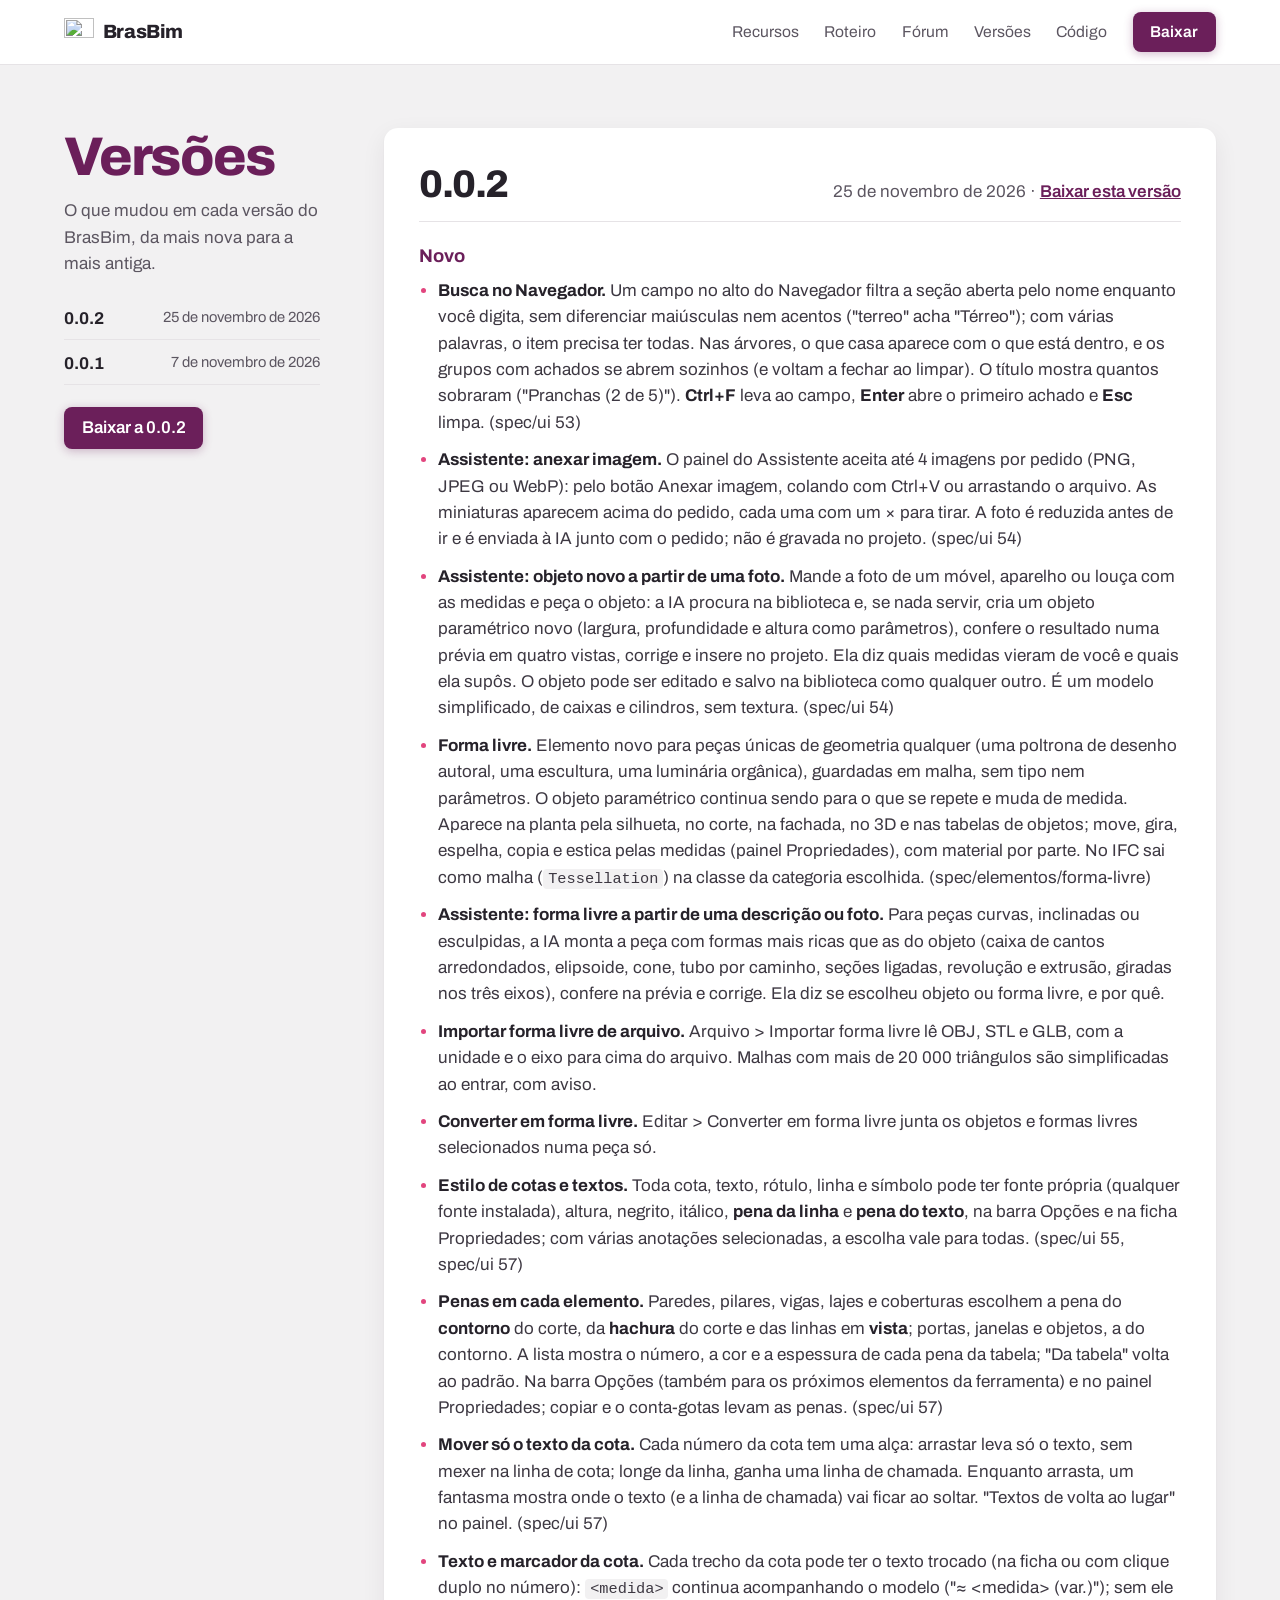
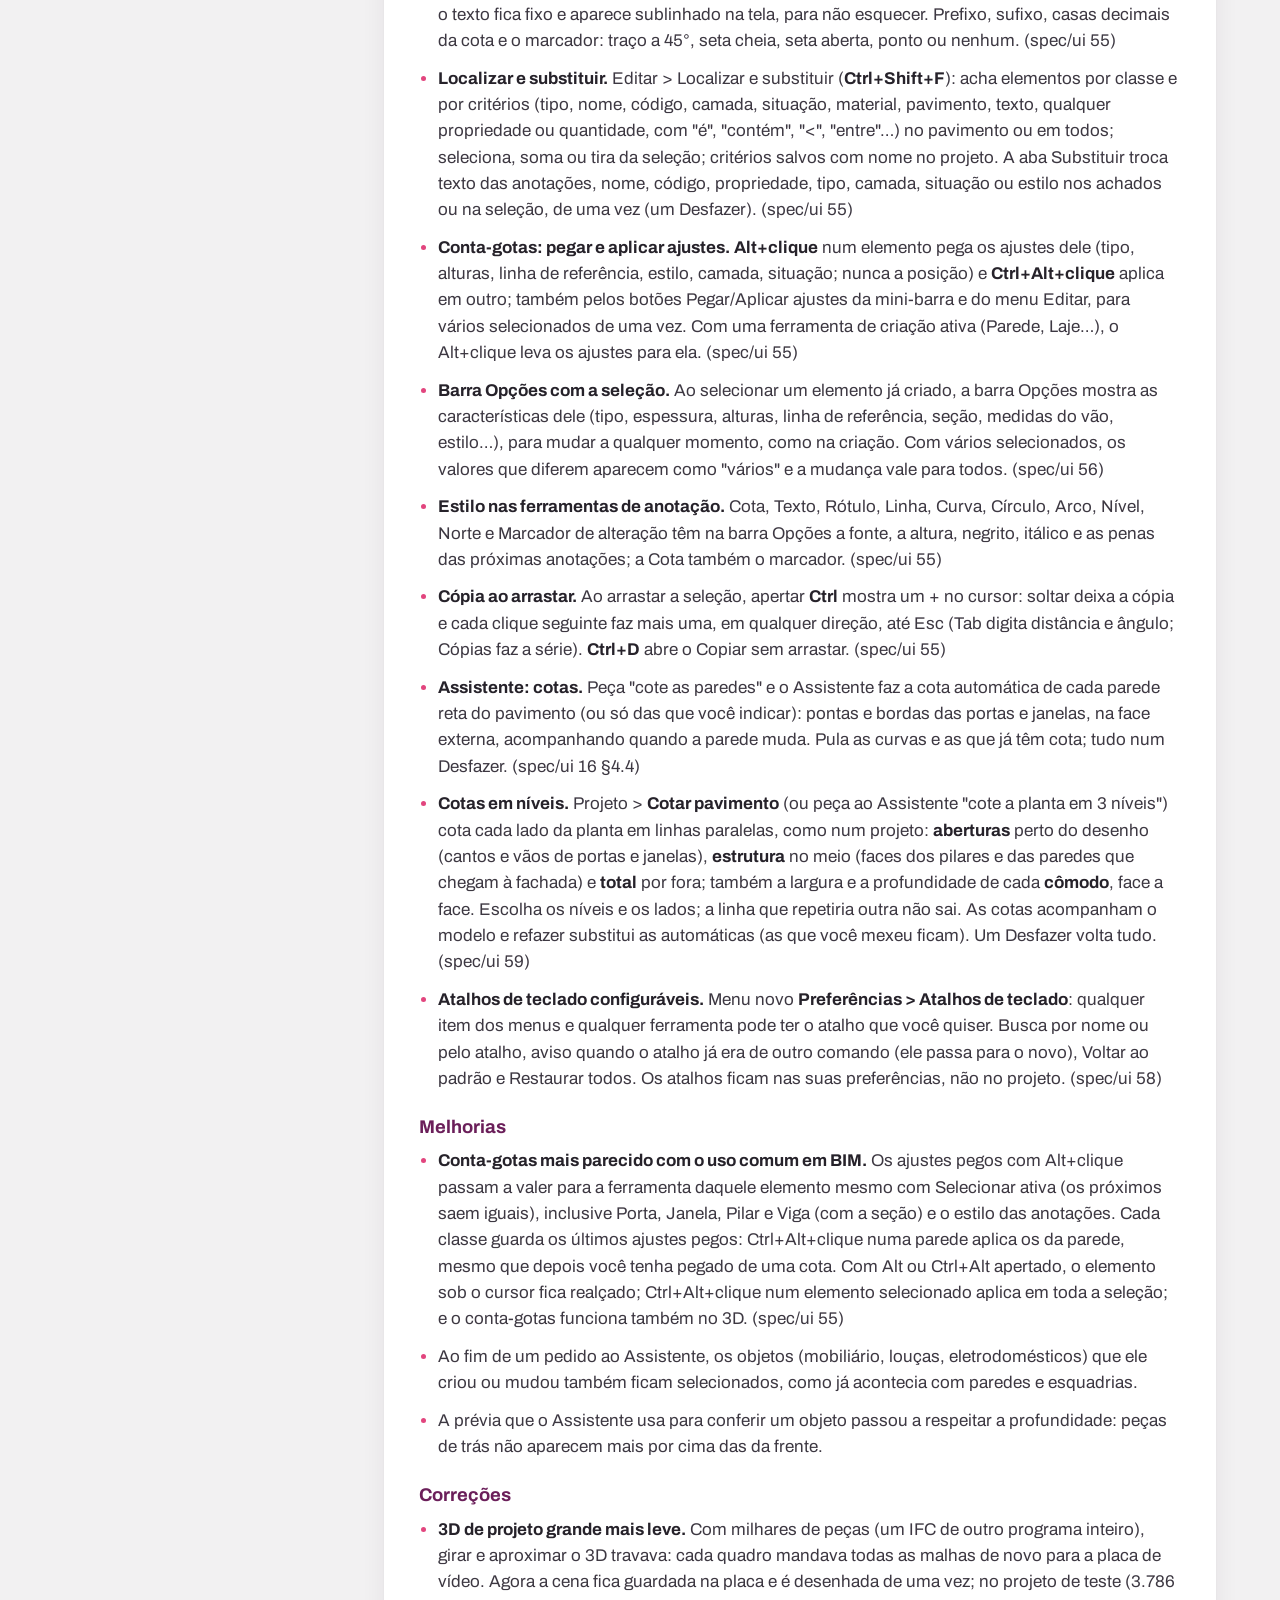
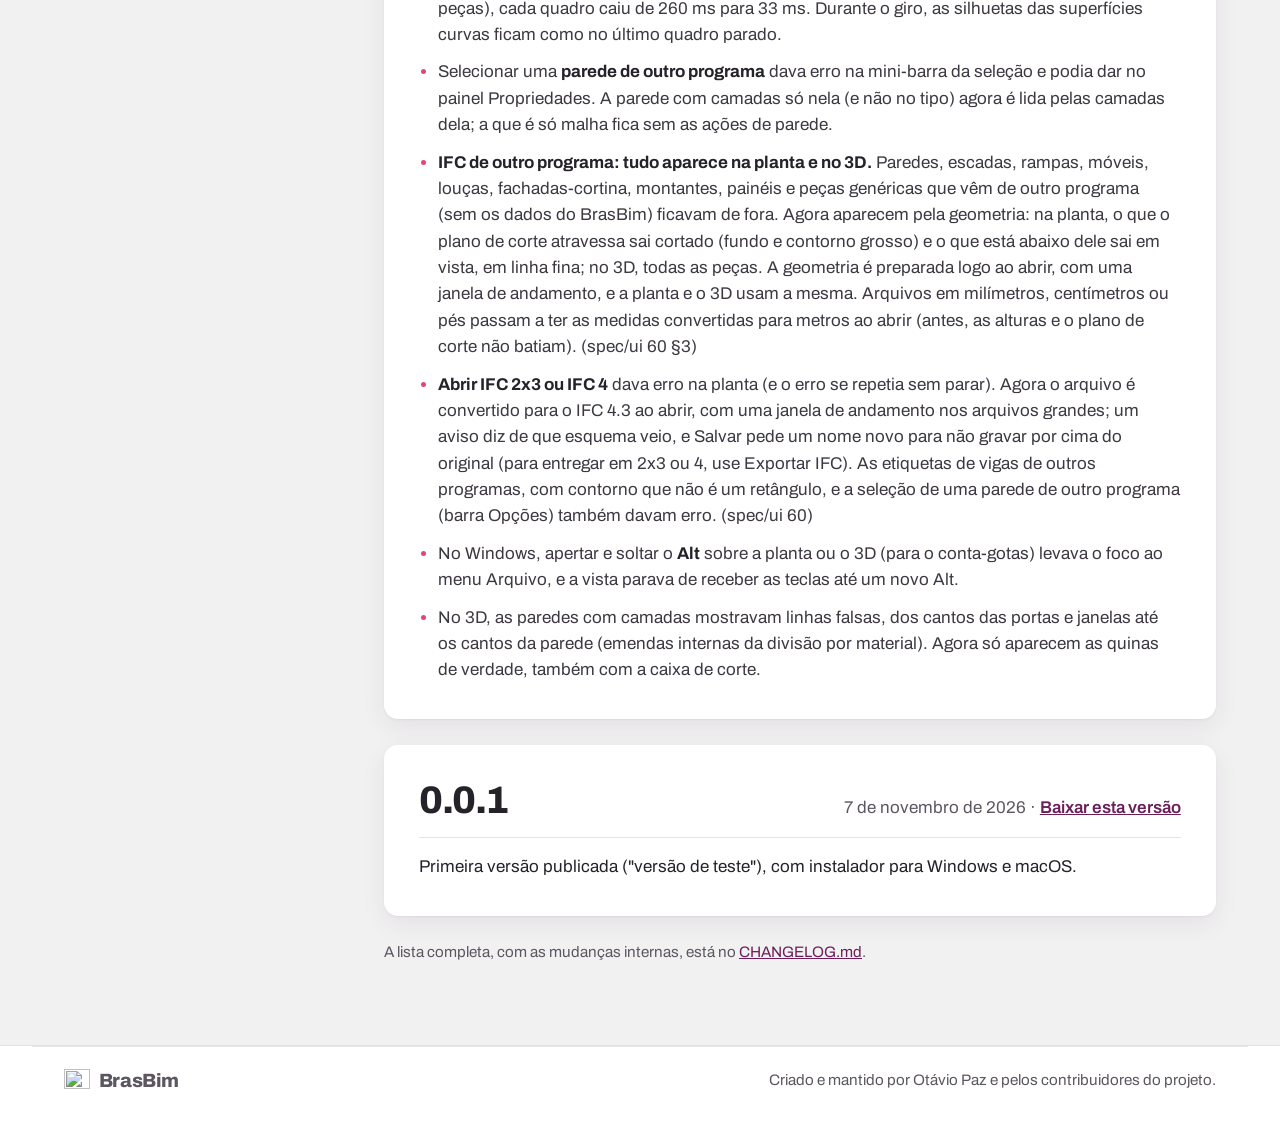
==== commit 12b1cb1e: "Site: tira "Material Couro" das notas de versão (marca <!-- fora do site -->) Co-Authored-By: Claude" ====
--- a/site/versoes/index.html
+++ b/site/versoes/index.html
@@ -87,7 +87,6 @@
           <li id="v0.0.2-conta-gotas-mais-parecido-com-o-uso-comum-em-bim"><strong>Conta‑gotas mais parecido com o uso comum em BIM.</strong> Os ajustes pegos com Alt+clique passam a valer para a ferramenta daquele elemento mesmo com Selecionar ativa (os próximos saem iguais), inclusive Porta, Janela, Pilar e Viga (com a seção) e o estilo das anotações. Cada classe guarda os últimos ajustes pegos: Ctrl+Alt+clique numa parede aplica os da parede, mesmo que depois você tenha pegado de uma cota. Com Alt ou Ctrl+Alt apertado, o elemento sob o cursor fica realçado; Ctrl+Alt+clique num elemento selecionado aplica em toda a seleção; e o conta‑gotas funciona também no 3D. (spec/ui 55)</li>
           <li id="v0.0.2-ao-fim-de-um-pedido-ao-assistente-os-objetos-mobiliario-louc">Ao fim de um pedido ao Assistente, os objetos (mobiliário, louças, eletrodomésticos) que ele criou ou mudou também ficam selecionados, como já acontecia com paredes e esquadrias.</li>
           <li id="v0.0.2-a-previa-que-o-assistente-usa-para-conferir-um-objeto-passou">A prévia que o Assistente usa para conferir um objeto passou a respeitar a profundidade: peças de trás não aparecem mais por cima das da frente.</li>
-          <li id="v0.0.2-material-couro-na-biblioteca-de-cores">Material <strong>Couro</strong> na biblioteca de cores.</li>
         </ul>
         <h3>Correções</h3>
         <ul>
